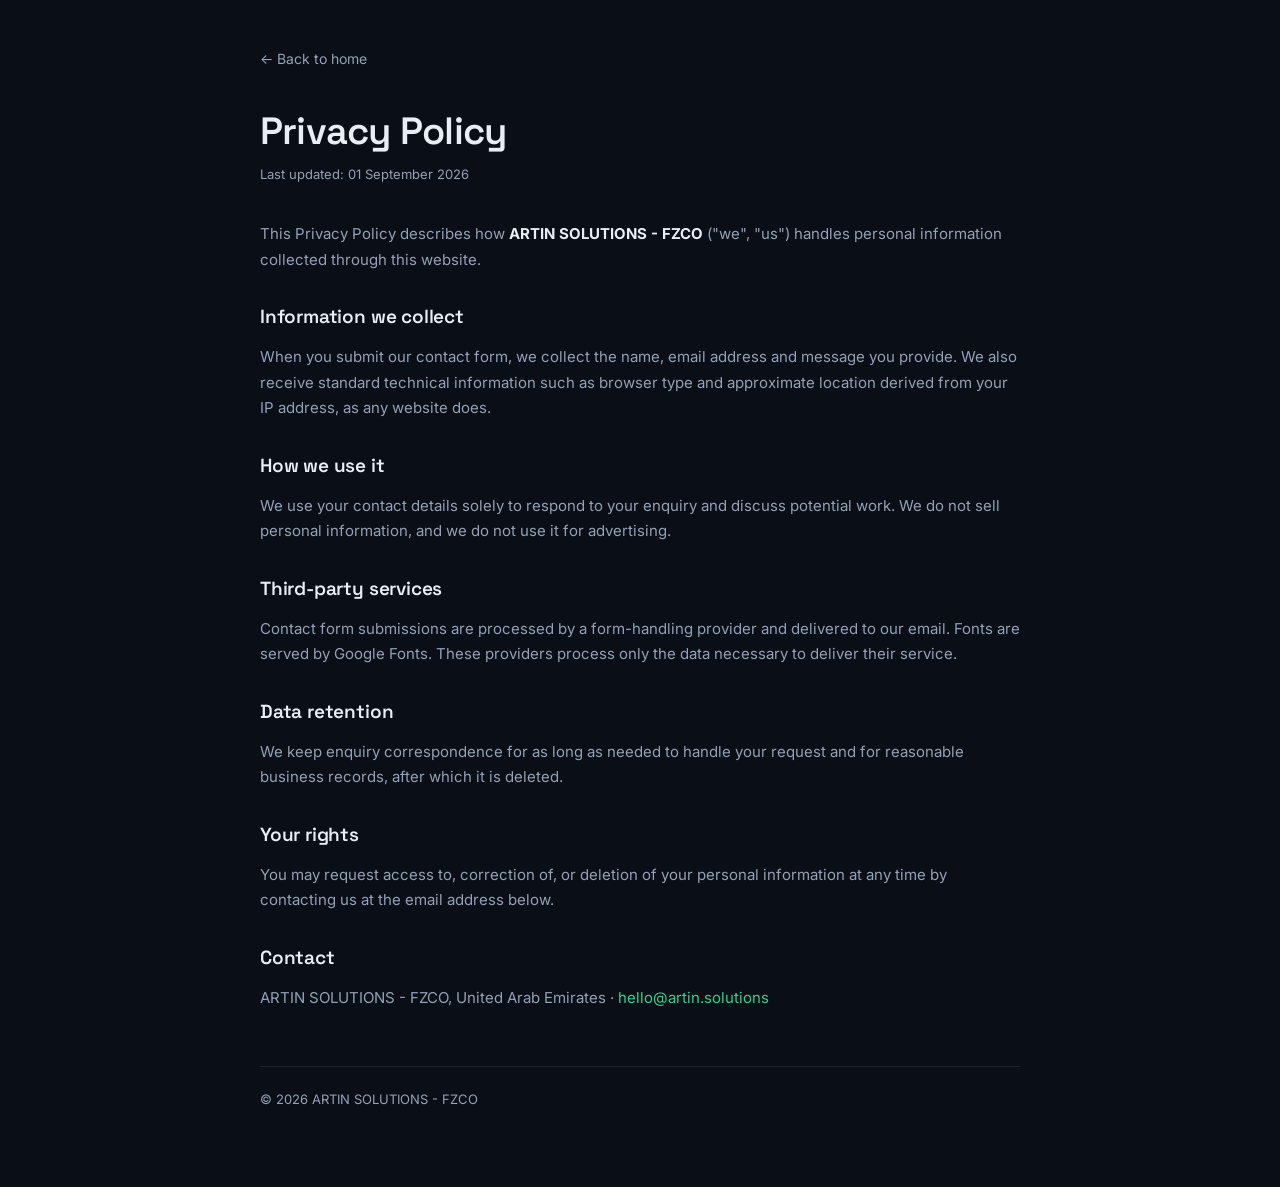
==== privacy.html @ 11cbfb8b "Website initial commit" ====
<!DOCTYPE html>
<html lang="en">
<head>
<meta charset="utf-8">
<meta name="viewport" content="width=device-width, initial-scale=1">
<title>Privacy Policy — ARTIN SOLUTIONS</title>
<meta name="robots" content="noindex">
<link rel="icon" href="data:image/svg+xml,%3Csvg xmlns='http://www.w3.org/2000/svg' viewBox='0 0 32 32'%3E%3Crect width='32' height='32' rx='8' fill='%232ed490'/%3E%3Ctext x='16' y='22' text-anchor='middle' font-family='Arial,sans-serif' font-weight='700' font-size='18' fill='%23071019'%3EA%3C/text%3E%3C/svg%3E">
<link rel="preconnect" href="https://fonts.googleapis.com">
<link rel="preconnect" href="https://fonts.gstatic.com" crossorigin>
<link href="https://fonts.googleapis.com/css2?family=Space+Grotesk:wght@500;600;700&family=Inter:wght@400;500;600&display=swap" rel="stylesheet">
<link rel="stylesheet" href="legal.css">
</head>
<body>
<div class="wrap">
  <a class="back" href="index.html">← Back to home</a>
  <h1>Privacy Policy</h1>
  <p class="updated">Last updated: 01 September 2026</p>

  <p>This Privacy Policy describes how <strong>ARTIN SOLUTIONS - FZCO</strong> ("we", "us") handles personal information collected through this website.</p>

  <h2>Information we collect</h2>
  <p>When you submit our contact form, we collect the name, email address and message you provide. We also receive standard technical information such as browser type and approximate location derived from your IP address, as any website does.</p>

  <h2>How we use it</h2>
  <p>We use your contact details solely to respond to your enquiry and discuss potential work. We do not sell personal information, and we do not use it for advertising.</p>

  <h2>Third-party services</h2>
  <p>Contact form submissions are processed by a form-handling provider and delivered to our email. Fonts are served by Google Fonts. These providers process only the data necessary to deliver their service.</p>

  <h2>Data retention</h2>
  <p>We keep enquiry correspondence for as long as needed to handle your request and for reasonable business records, after which it is deleted.</p>

  <h2>Your rights</h2>
  <p>You may request access to, correction of, or deletion of your personal information at any time by contacting us at the email address below.</p>

  <h2>Contact</h2>
  <p>ARTIN SOLUTIONS - FZCO, United Arab Emirates · <a href="mailto:hello@artin.solutions">hello@artin.solutions</a></p>

  <footer>© 2026 ARTIN SOLUTIONS - FZCO</footer>
</div>
</body>
</html>
---- legal.css ----
:root {
  --bg: #0a0e16; --line: rgba(152,170,204,0.13);
  --text: #e9edf5; --muted: #94a1b6;
  --accent: #2ed490; --accent2: #8af0c6;
}
body { margin: 0; background: var(--bg); color: var(--text); font-family: Inter, "Helvetica Neue", system-ui, sans-serif; -webkit-font-smoothing: antialiased; }
a { color: var(--accent); text-decoration: none; }
a:hover { color: var(--accent2); }
.wrap { max-width: 760px; margin: 0 auto; padding: 48px 24px 80px; }
.back { display: inline-flex; align-items: center; gap: 8px; font-size: 14px; color: var(--muted); margin-bottom: 40px; }
.back:hover { color: var(--text); }
h1 { font-family: "Space Grotesk", Inter, sans-serif; font-weight: 600; font-size: clamp(28px, 5vw, 38px); letter-spacing: -0.02em; margin: 0 0 8px; }
.updated { font-size: 13px; color: var(--muted); margin: 0 0 36px; }
h2 { font-family: "Space Grotesk", Inter, sans-serif; font-weight: 600; font-size: 19px; letter-spacing: -0.01em; margin: 32px 0 10px; }
p, li { font-size: 15px; line-height: 1.7; color: var(--muted); }
p strong { color: var(--text); }
footer { border-top: 1px solid var(--line); margin-top: 56px; padding-top: 24px; font-size: 13px; color: var(--muted); }
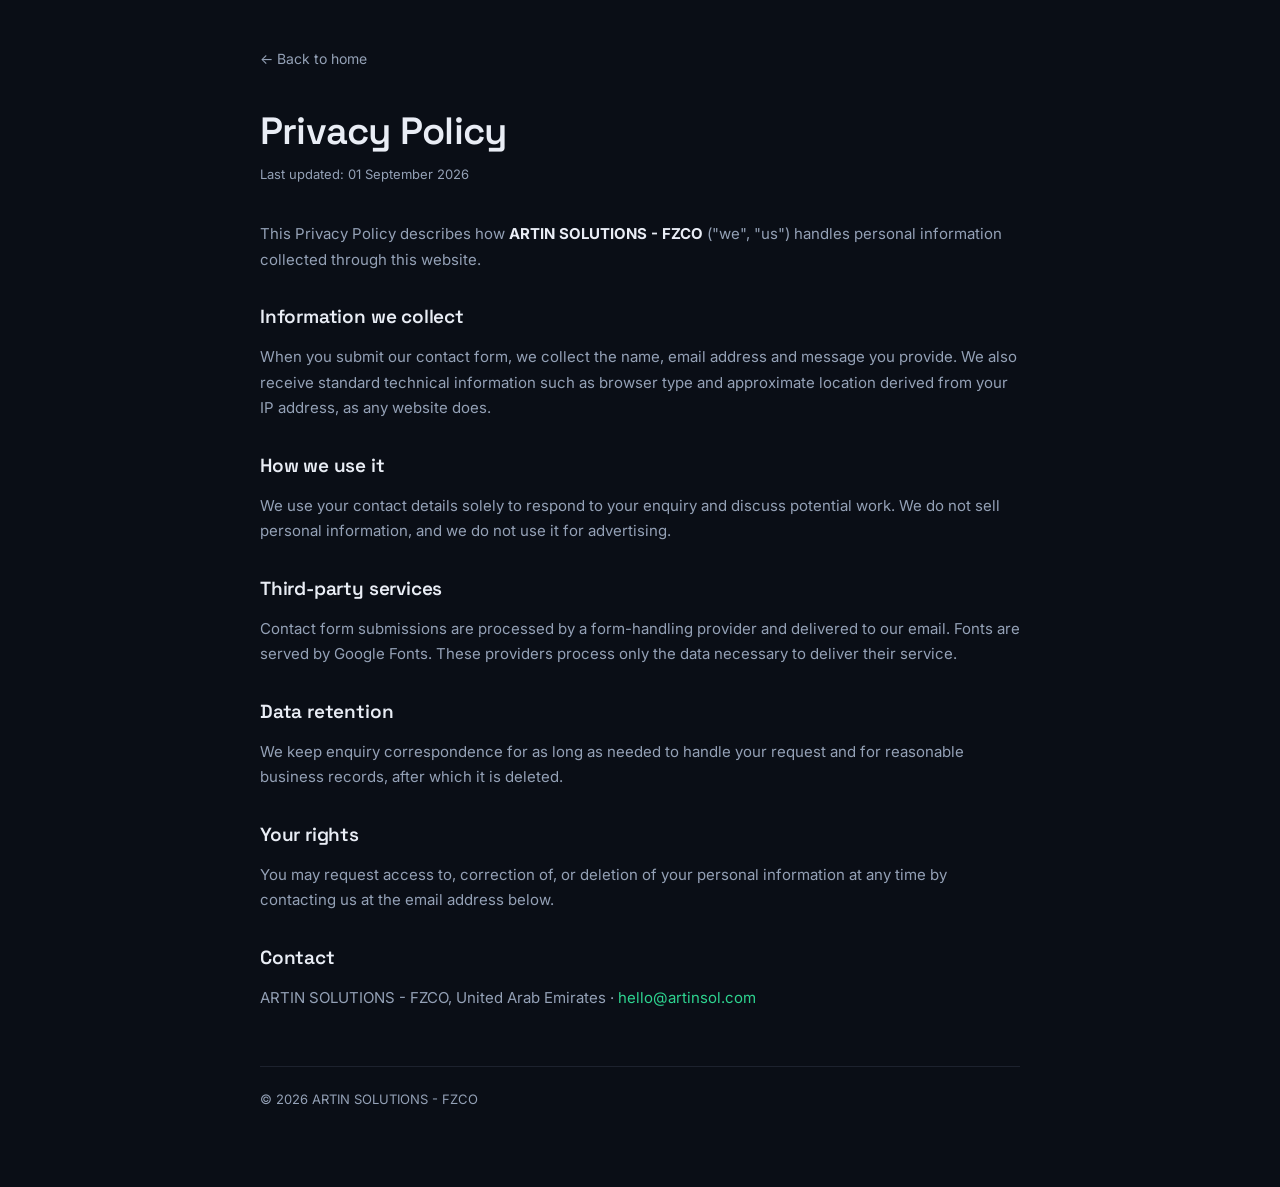
==== commit 4c846bc3: "Update contact email in privacy.html" ====
--- a/privacy.html
+++ b/privacy.html
@@ -35,7 +35,7 @@
   <p>You may request access to, correction of, or deletion of your personal information at any time by contacting us at the email address below.</p>
 
   <h2>Contact</h2>
-  <p>ARTIN SOLUTIONS - FZCO, United Arab Emirates · <a href="mailto:hello@artin.solutions">hello@artin.solutions</a></p>
+  <p>ARTIN SOLUTIONS - FZCO, United Arab Emirates · <a href="mailto:hello@artinsol.com">hello@artinsol.com</a></p>
 
   <footer>© 2026 ARTIN SOLUTIONS - FZCO</footer>
 </div>
